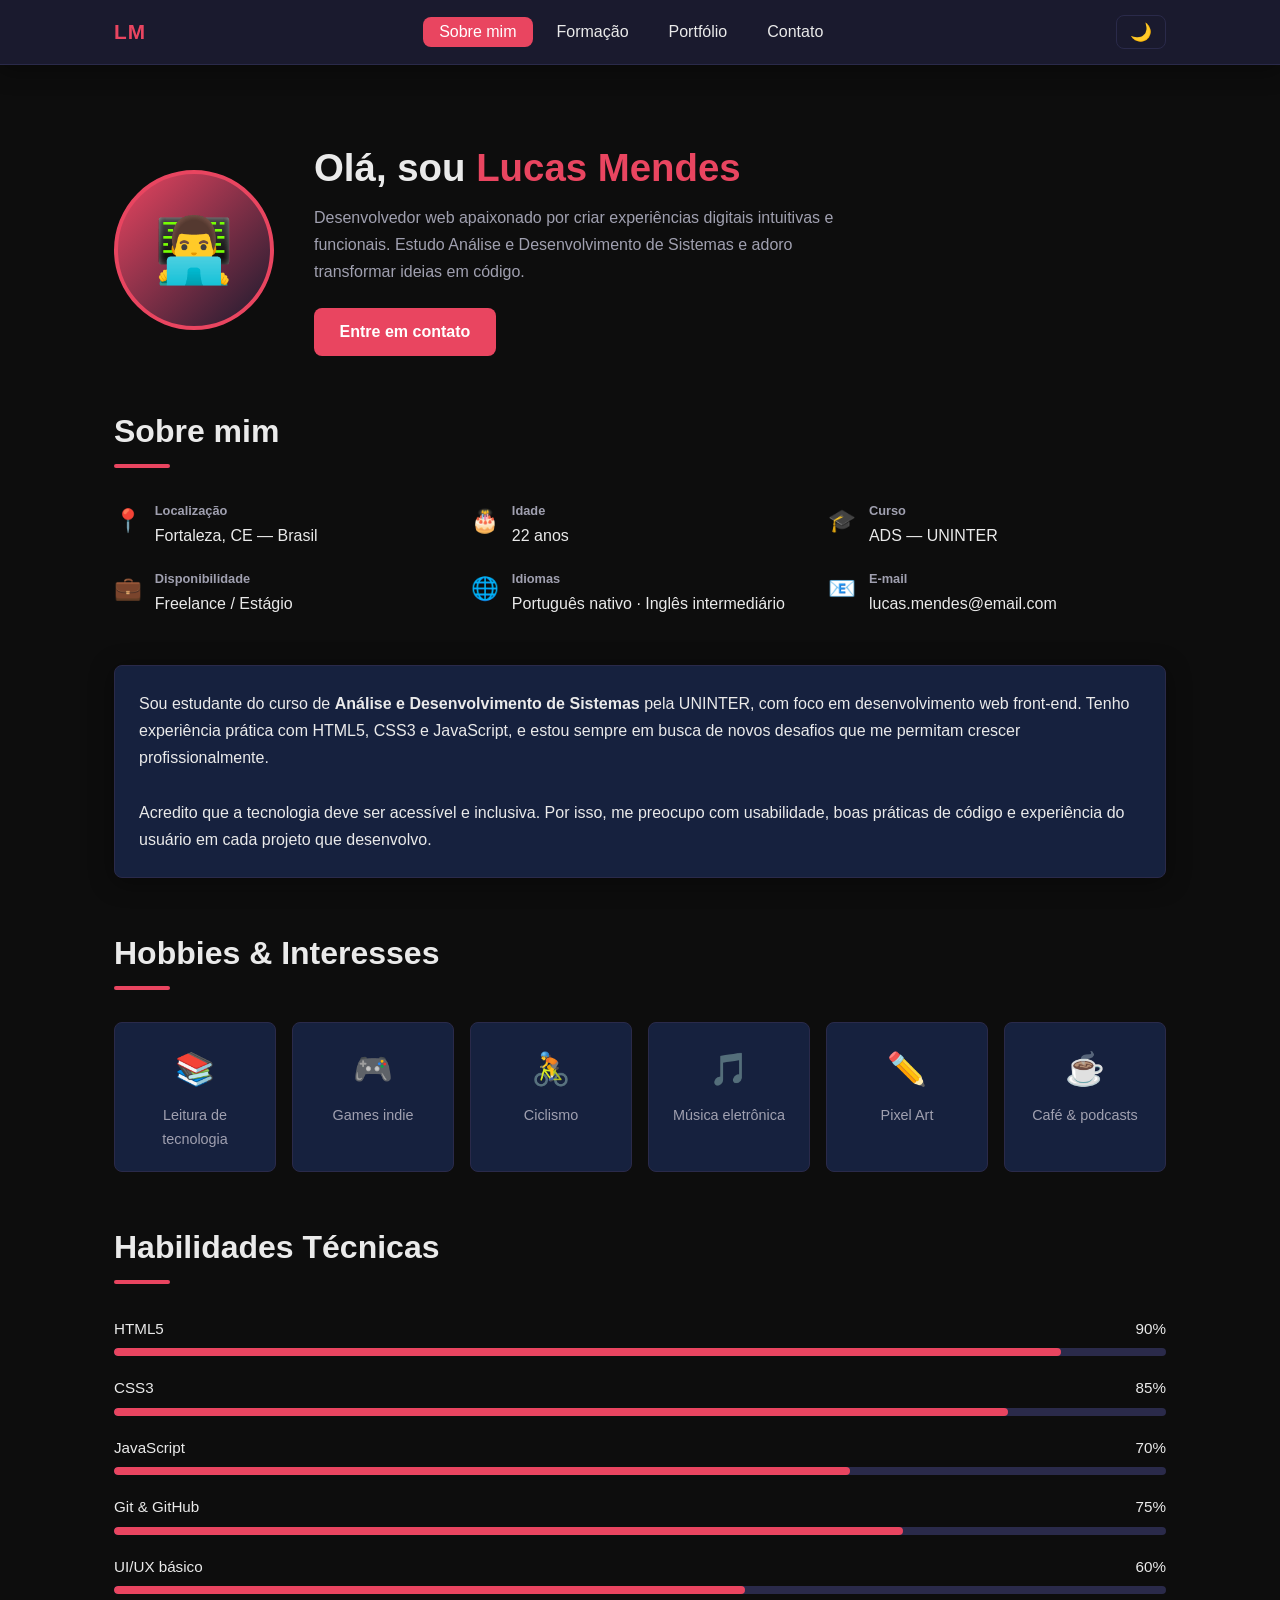
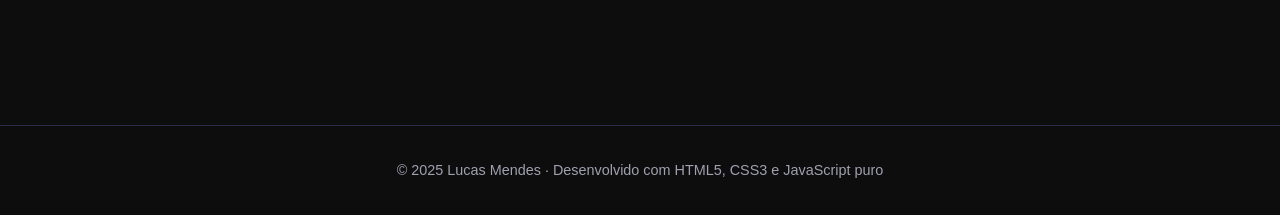
==== index.html @ 0ef0f7b7 "feat: adiciona portfólio completo - HTML, CSS e JavaScript" ====
<!DOCTYPE html>
<html lang="pt-BR">
<head>
  <meta charset="UTF-8" />
  <meta name="viewport" content="width=device-width, initial-scale=1.0" />
  <title>Lucas Mendes — Sobre Mim</title>
  <link rel="stylesheet" href="style.css" />

  <!-- Estilos específicos desta página -->
  <style>
    /* --- Hero / apresentação --- */
    .hero {
      display: flex;
      align-items: center;
      gap: 2.5rem;
      padding: 2rem 0 3rem;
      flex-wrap: wrap;
    }

    .hero-avatar {
      width: 160px; height: 160px;
      border-radius: 50%;
      border: 4px solid var(--accent);
      object-fit: cover;
      /* Placeholder colorido quando não há imagem real */
      background: linear-gradient(135deg, var(--accent), var(--bg-secondary));
      display: flex; align-items: center; justify-content: center;
      font-size: 4rem;
      flex-shrink: 0;
    }

    .hero-text h1 {
      font-size: 2.4rem;
      font-weight: 800;
      line-height: 1.2;
    }

    .hero-text h1 span { color: var(--accent); }

    .hero-text p {
      color: var(--text-muted);
      margin: 0.8rem 0 1.4rem;
      max-width: 520px;
    }

    /* --- Grid de informações --- */
    .info-grid {
      display: grid;
      grid-template-columns: repeat(auto-fit, minmax(260px, 1fr));
      gap: 1.2rem;
      margin-bottom: 3rem;
    }

    .info-item {
      display: flex;
      align-items: flex-start;
      gap: 0.8rem;
    }

    .info-icon {
      font-size: 1.4rem;
      margin-top: 2px;
      flex-shrink: 0;
    }

    .info-item strong { display: block; font-size: 0.8rem; color: var(--text-muted); }
    .info-item span   { font-weight: 500; }

    /* --- Hobbies --- */
    .hobbies-grid {
      display: grid;
      grid-template-columns: repeat(auto-fit, minmax(150px, 1fr));
      gap: 1rem;
      margin-top: 1rem;
    }

    .hobby-card {
      background: var(--bg-card);
      border: 1px solid var(--border);
      border-radius: var(--radius);
      padding: 1.2rem;
      text-align: center;
      transition: border-color var(--transition), transform var(--transition);
    }
    .hobby-card:hover {
      border-color: var(--accent);
      transform: translateY(-4px);
    }

    .hobby-card span { font-size: 2rem; display: block; margin-bottom: 0.4rem; }
    .hobby-card p    { font-size: 0.9rem; color: var(--text-muted); }

    /* --- Habilidades / barra de progresso --- */
    .skills { margin-top: 3rem; }

    .skill-item { margin-bottom: 1.2rem; }
    .skill-label {
      display: flex;
      justify-content: space-between;
      font-weight: 500;
      margin-bottom: 0.4rem;
      font-size: 0.95rem;
    }

    .skill-bar {
      height: 8px;
      background: var(--border);
      border-radius: 4px;
      overflow: hidden;
    }

    .skill-fill {
      height: 100%;
      background: var(--accent);
      border-radius: 4px;
      width: 0; /* começa em 0 — animado pelo JS */
      transition: width 1s ease;
    }

    @media (max-width: 600px) {
      .hero-text h1 { font-size: 1.8rem; }
    }
  </style>
</head>
<body>

  <!-- ========== CABEÇALHO / MENU ========== -->
  <header>
    <nav>
      <span class="nav-logo">LM</span>

      <!-- Links de navegação — o mesmo em todas as páginas -->
      <ul class="nav-links" id="nav-links">
        <li><a href="index.html" class="active">Sobre mim</a></li>
        <li><a href="formacao.html">Formação</a></li>
        <li><a href="portfolio.html">Portfólio</a></li>
        <li><a href="contato.html">Contato</a></li>
      </ul>

      <div style="display:flex; gap:0.6rem; align-items:center;">
        <!-- Botão de alternância de tema claro/escuro -->
        <button id="theme-toggle" title="Alternar tema">🌙</button>
        <!-- Botão hambúrguer para mobile -->
        <button id="menu-toggle" aria-label="Abrir menu">☰</button>
      </div>
    </nav>
  </header>

  <!-- ========== CONTEÚDO PRINCIPAL ========== -->
  <main>

    <!-- Seção Hero -->
    <section class="hero">
      <!-- Avatar com emoji como placeholder -->
      <div class="hero-avatar" role="img" aria-label="Foto de Lucas Mendes">👨‍💻</div>

      <div class="hero-text">
        <h1>Olá, sou <span>Lucas Mendes</span></h1>
        <p>
          Desenvolvedor web apaixonado por criar experiências digitais
          intuitivas e funcionais. Estudo Análise e Desenvolvimento de Sistemas
          e adoro transformar ideias em código.
        </p>
        <a href="contato.html" class="btn">Entre em contato</a>
      </div>
    </section>

    <!-- Informações pessoais -->
    <section>
      <h2 class="section-title">Sobre mim</h2>

      <div class="info-grid">
        <div class="info-item">
          <span class="info-icon">📍</span>
          <div>
            <strong>Localização</strong>
            <span>Fortaleza, CE — Brasil</span>
          </div>
        </div>
        <div class="info-item">
          <span class="info-icon">🎂</span>
          <div>
            <strong>Idade</strong>
            <span>22 anos</span>
          </div>
        </div>
        <div class="info-item">
          <span class="info-icon">🎓</span>
          <div>
            <strong>Curso</strong>
            <span>ADS — UNINTER</span>
          </div>
        </div>
        <div class="info-item">
          <span class="info-icon">💼</span>
          <div>
            <strong>Disponibilidade</strong>
            <span>Freelance / Estágio</span>
          </div>
        </div>
        <div class="info-item">
          <span class="info-icon">🌐</span>
          <div>
            <strong>Idiomas</strong>
            <span>Português nativo · Inglês intermediário</span>
          </div>
        </div>
        <div class="info-item">
          <span class="info-icon">📧</span>
          <div>
            <strong>E-mail</strong>
            <span>lucas.mendes@email.com</span>
          </div>
        </div>
      </div>

      <!-- Parágrafo de apresentação -->
      <div class="card">
        <p>
          Sou estudante do curso de <strong>Análise e Desenvolvimento de Sistemas</strong>
          pela UNINTER, com foco em desenvolvimento web front-end. Tenho experiência prática
          com HTML5, CSS3 e JavaScript, e estou sempre em busca de novos desafios que me
          permitam crescer profissionalmente.
        </p>
        <br>
        <p>
          Acredito que a tecnologia deve ser acessível e inclusiva. Por isso, me preocupo
          com usabilidade, boas práticas de código e experiência do usuário em cada projeto
          que desenvolvo.
        </p>
      </div>
    </section>

    <!-- Hobbies -->
    <section style="margin-top:3rem;">
      <h2 class="section-title">Hobbies & Interesses</h2>

      <div class="hobbies-grid">
        <div class="hobby-card">
          <span>📚</span>
          <p>Leitura de tecnologia</p>
        </div>
        <div class="hobby-card">
          <span>🎮</span>
          <p>Games indie</p>
        </div>
        <div class="hobby-card">
          <span>🚴</span>
          <p>Ciclismo</p>
        </div>
        <div class="hobby-card">
          <span>🎵</span>
          <p>Música eletrônica</p>
        </div>
        <div class="hobby-card">
          <span>✏️</span>
          <p>Pixel Art</p>
        </div>
        <div class="hobby-card">
          <span>☕</span>
          <p>Café & podcasts</p>
        </div>
      </div>
    </section>

    <!-- Habilidades técnicas com barra animada -->
    <section class="skills">
      <h2 class="section-title">Habilidades Técnicas</h2>

      <div class="skill-item">
        <div class="skill-label"><span>HTML5</span><span>90%</span></div>
        <div class="skill-bar"><div class="skill-fill" data-width="90"></div></div>
      </div>

      <div class="skill-item">
        <div class="skill-label"><span>CSS3</span><span>85%</span></div>
        <div class="skill-bar"><div class="skill-fill" data-width="85"></div></div>
      </div>

      <div class="skill-item">
        <div class="skill-label"><span>JavaScript</span><span>70%</span></div>
        <div class="skill-bar"><div class="skill-fill" data-width="70"></div></div>
      </div>

      <div class="skill-item">
        <div class="skill-label"><span>Git & GitHub</span><span>75%</span></div>
        <div class="skill-bar"><div class="skill-fill" data-width="75"></div></div>
      </div>

      <div class="skill-item">
        <div class="skill-label"><span>UI/UX básico</span><span>60%</span></div>
        <div class="skill-bar"><div class="skill-fill" data-width="60"></div></div>
      </div>
    </section>

  </main>

  <!-- ========== RODAPÉ ========== -->
  <footer>
    <p>© 2025 Lucas Mendes · Desenvolvido com HTML5, CSS3 e JavaScript puro</p>
  </footer>

  <!-- ========== SCRIPTS ========== -->
  <script src="main.js"></script>

  <script>
    /*
     * Animação das barras de habilidade:
     * Usa IntersectionObserver para acionar a animação
     * apenas quando a seção entra na viewport.
     */
    const fills = document.querySelectorAll('.skill-fill');

    const observer = new IntersectionObserver((entries) => {
      entries.forEach(entry => {
        if (entry.isIntersecting) {
          const el = entry.target;
          el.style.width = el.dataset.width + '%';
          observer.unobserve(el); // anima apenas uma vez
        }
      });
    }, { threshold: 0.3 });

    fills.forEach(f => observer.observe(f));
  </script>

</body>
</html>
---- style.css ----
/* =============================================
   PORTFÓLIO PESSOAL — LUCAS MENDES
   Arquivo: style.css
   Descrição: Estilos globais, variáveis de tema,
   layout, tipografia e responsividade.
   ============================================= */

/* ---------- VARIÁVEIS DE TEMA ---------- */
:root {
  --bg-primary:    #0d0d0d;
  --bg-secondary:  #1a1a2e;
  --bg-card:       #16213e;
  --accent:        #e94560;
  --accent-hover:  #c73652;
  --text-primary:  #eaeaea;
  --text-muted:    #a0a0b0;
  --border:        #2a2a4a;
  --success:       #4ade80;
  --error:         #f87171;
  --font-main:     'Segoe UI', Tahoma, Geneva, Verdana, sans-serif;
  --radius:        8px;
  --transition:    0.3s ease;
  --shadow:        0 4px 24px rgba(0,0,0,0.4);
}

/* Tema claro — ativado via JS adicionando .light-mode ao <body> */
body.light-mode {
  --bg-primary:   #f0f2f5;
  --bg-secondary: #ffffff;
  --bg-card:      #ffffff;
  --text-primary: #1a1a2e;
  --text-muted:   #555577;
  --border:       #dde1ec;
  --shadow:       0 4px 24px rgba(0,0,0,0.1);
}

/* ---------- RESET & BASE ---------- */
*, *::before, *::after {
  box-sizing: border-box;
  margin: 0;
  padding: 0;
}

html { scroll-behavior: smooth; }

body {
  background-color: var(--bg-primary);
  color: var(--text-primary);
  font-family: var(--font-main);
  font-size: 16px;
  line-height: 1.7;
  transition: background-color var(--transition), color var(--transition);
}

a {
  color: var(--accent);
  text-decoration: none;
  transition: color var(--transition);
}
a:hover { color: var(--accent-hover); }

img { max-width: 100%; display: block; }

ul { list-style: none; }

/* ---------- NAVEGAÇÃO ---------- */
header {
  position: sticky;
  top: 0;
  z-index: 100;
  background-color: var(--bg-secondary);
  border-bottom: 1px solid var(--border);
  box-shadow: var(--shadow);
}

nav {
  max-width: 1100px;
  margin: 0 auto;
  padding: 0 1.5rem;
  display: flex;
  align-items: center;
  justify-content: space-between;
  height: 64px;
}

/* Logo / nome no menu */
.nav-logo {
  font-size: 1.3rem;
  font-weight: 700;
  color: var(--accent);
  letter-spacing: 1px;
}

/* Links de navegação */
.nav-links {
  display: flex;
  gap: 0.5rem;
}

.nav-links a {
  color: var(--text-primary);
  padding: 0.4rem 1rem;
  border-radius: var(--radius);
  font-weight: 500;
  transition: background var(--transition), color var(--transition);
}

.nav-links a:hover,
.nav-links a.active {
  background-color: var(--accent);
  color: #fff;
}

/* Botão toggle de tema */
#theme-toggle {
  background: none;
  border: 1px solid var(--border);
  color: var(--text-primary);
  padding: 0.35rem 0.8rem;
  border-radius: var(--radius);
  cursor: pointer;
  font-size: 1.1rem;
  transition: border-color var(--transition), background var(--transition);
}
#theme-toggle:hover { border-color: var(--accent); }

/* Botão hambúrguer — visível só em mobile */
#menu-toggle {
  display: none;
  background: none;
  border: none;
  color: var(--text-primary);
  font-size: 1.6rem;
  cursor: pointer;
}

/* ---------- CONTEÚDO PRINCIPAL ---------- */
main {
  max-width: 1100px;
  margin: 0 auto;
  padding: 3rem 1.5rem;
}

/* Título de seção padrão */
.section-title {
  font-size: 2rem;
  font-weight: 700;
  margin-bottom: 2rem;
  position: relative;
  padding-bottom: 0.6rem;
}

.section-title::after {
  content: '';
  position: absolute;
  bottom: 0; left: 0;
  width: 56px; height: 4px;
  background: var(--accent);
  border-radius: 2px;
}

/* ---------- CARDS GENÉRICOS ---------- */
.card {
  background: var(--bg-card);
  border: 1px solid var(--border);
  border-radius: var(--radius);
  padding: 1.5rem;
  box-shadow: var(--shadow);
  transition: transform var(--transition), border-color var(--transition);
}
.card:hover {
  transform: translateY(-4px);
  border-color: var(--accent);
}

/* ---------- TAGS / BADGES ---------- */
.tag {
  display: inline-block;
  background: rgba(233,69,96,0.15);
  color: var(--accent);
  border: 1px solid rgba(233,69,96,0.3);
  padding: 0.2rem 0.7rem;
  border-radius: 20px;
  font-size: 0.8rem;
  font-weight: 600;
}

/* ---------- BOTÃO PADRÃO ---------- */
.btn {
  display: inline-block;
  background: var(--accent);
  color: #fff;
  padding: 0.65rem 1.6rem;
  border-radius: var(--radius);
  font-weight: 600;
  border: none;
  cursor: pointer;
  transition: background var(--transition), transform var(--transition);
}
.btn:hover {
  background: var(--accent-hover);
  transform: translateY(-2px);
  color: #fff;
}

/* ---------- RODAPÉ ---------- */
footer {
  text-align: center;
  padding: 2rem 1rem;
  color: var(--text-muted);
  font-size: 0.9rem;
  border-top: 1px solid var(--border);
  margin-top: 4rem;
}

/* ---------- RESPONSIVIDADE ---------- */
@media (max-width: 768px) {
  /* Esconde links no mobile, mostra hambúrguer */
  .nav-links {
    display: none;
    flex-direction: column;
    position: absolute;
    top: 64px; left: 0; right: 0;
    background: var(--bg-secondary);
    border-bottom: 1px solid var(--border);
    padding: 1rem 1.5rem;
    gap: 0.3rem;
  }

  /* Classe adicionada pelo JS para abrir o menu */
  .nav-links.open { display: flex; }

  #menu-toggle { display: block; }

  .section-title { font-size: 1.6rem; }
}
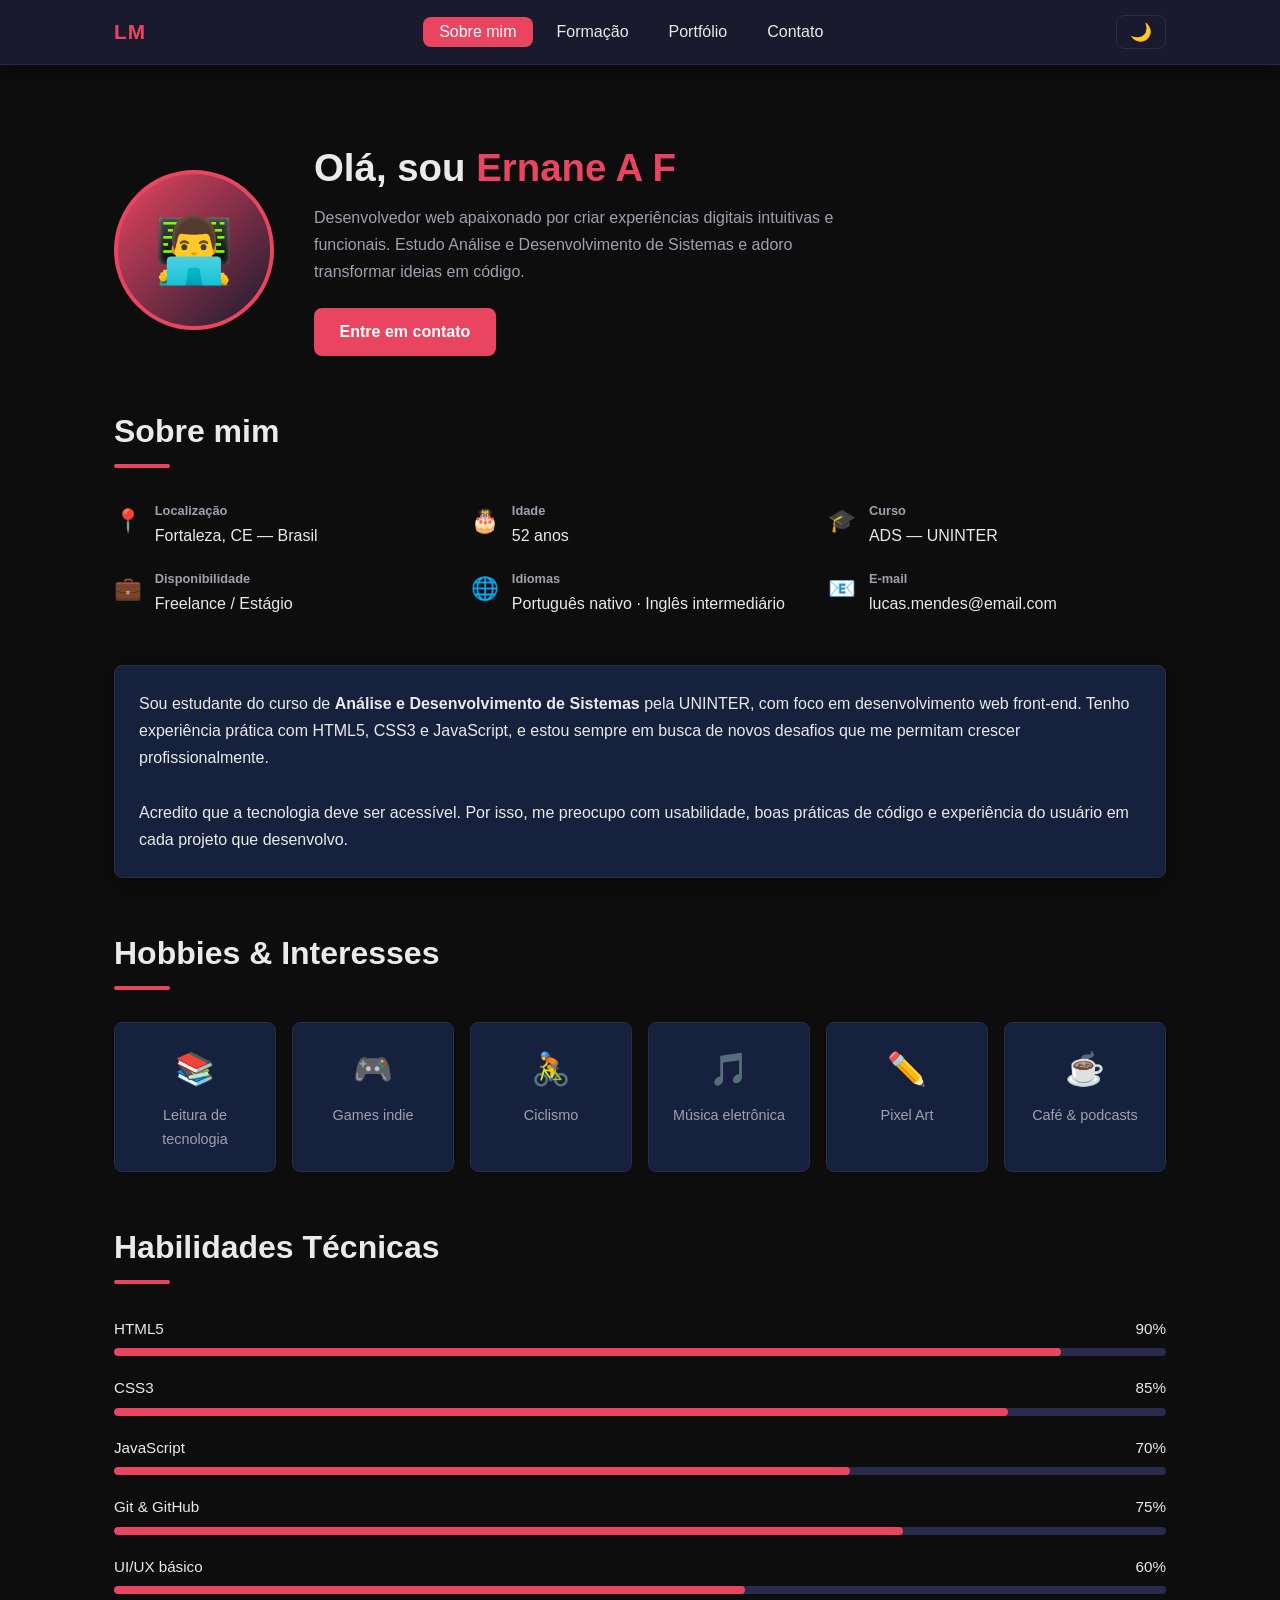
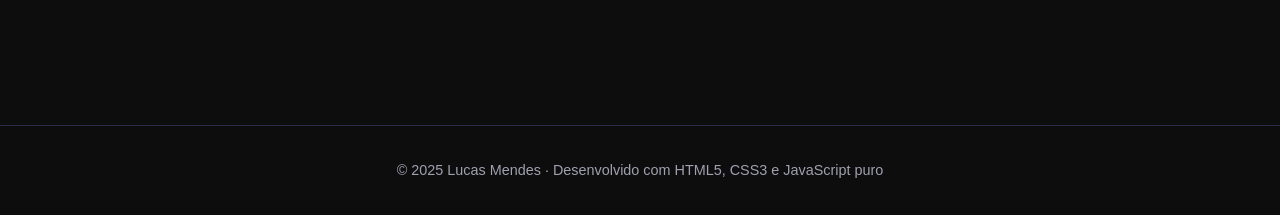
==== commit c39ef560: "fix: atualiza LinkedIn com perfil real" ====
--- a/index.html
+++ b/index.html
@@ -155,7 +155,7 @@
       <div class="hero-avatar" role="img" aria-label="Foto de Lucas Mendes">👨‍💻</div>
 
       <div class="hero-text">
-        <h1>Olá, sou <span>Lucas Mendes</span></h1>
+        <h1>Olá, sou <span>Ernane A F</span></h1>
         <p>
           Desenvolvedor web apaixonado por criar experiências digitais
           intuitivas e funcionais. Estudo Análise e Desenvolvimento de Sistemas
@@ -181,7 +181,7 @@
           <span class="info-icon">🎂</span>
           <div>
             <strong>Idade</strong>
-            <span>22 anos</span>
+            <span>52 anos</span>
           </div>
         </div>
         <div class="info-item">
@@ -224,7 +224,7 @@
         </p>
         <br>
         <p>
-          Acredito que a tecnologia deve ser acessível e inclusiva. Por isso, me preocupo
+          Acredito que a tecnologia deve ser acessível. Por isso, me preocupo
           com usabilidade, boas práticas de código e experiência do usuário em cada projeto
           que desenvolvo.
         </p>
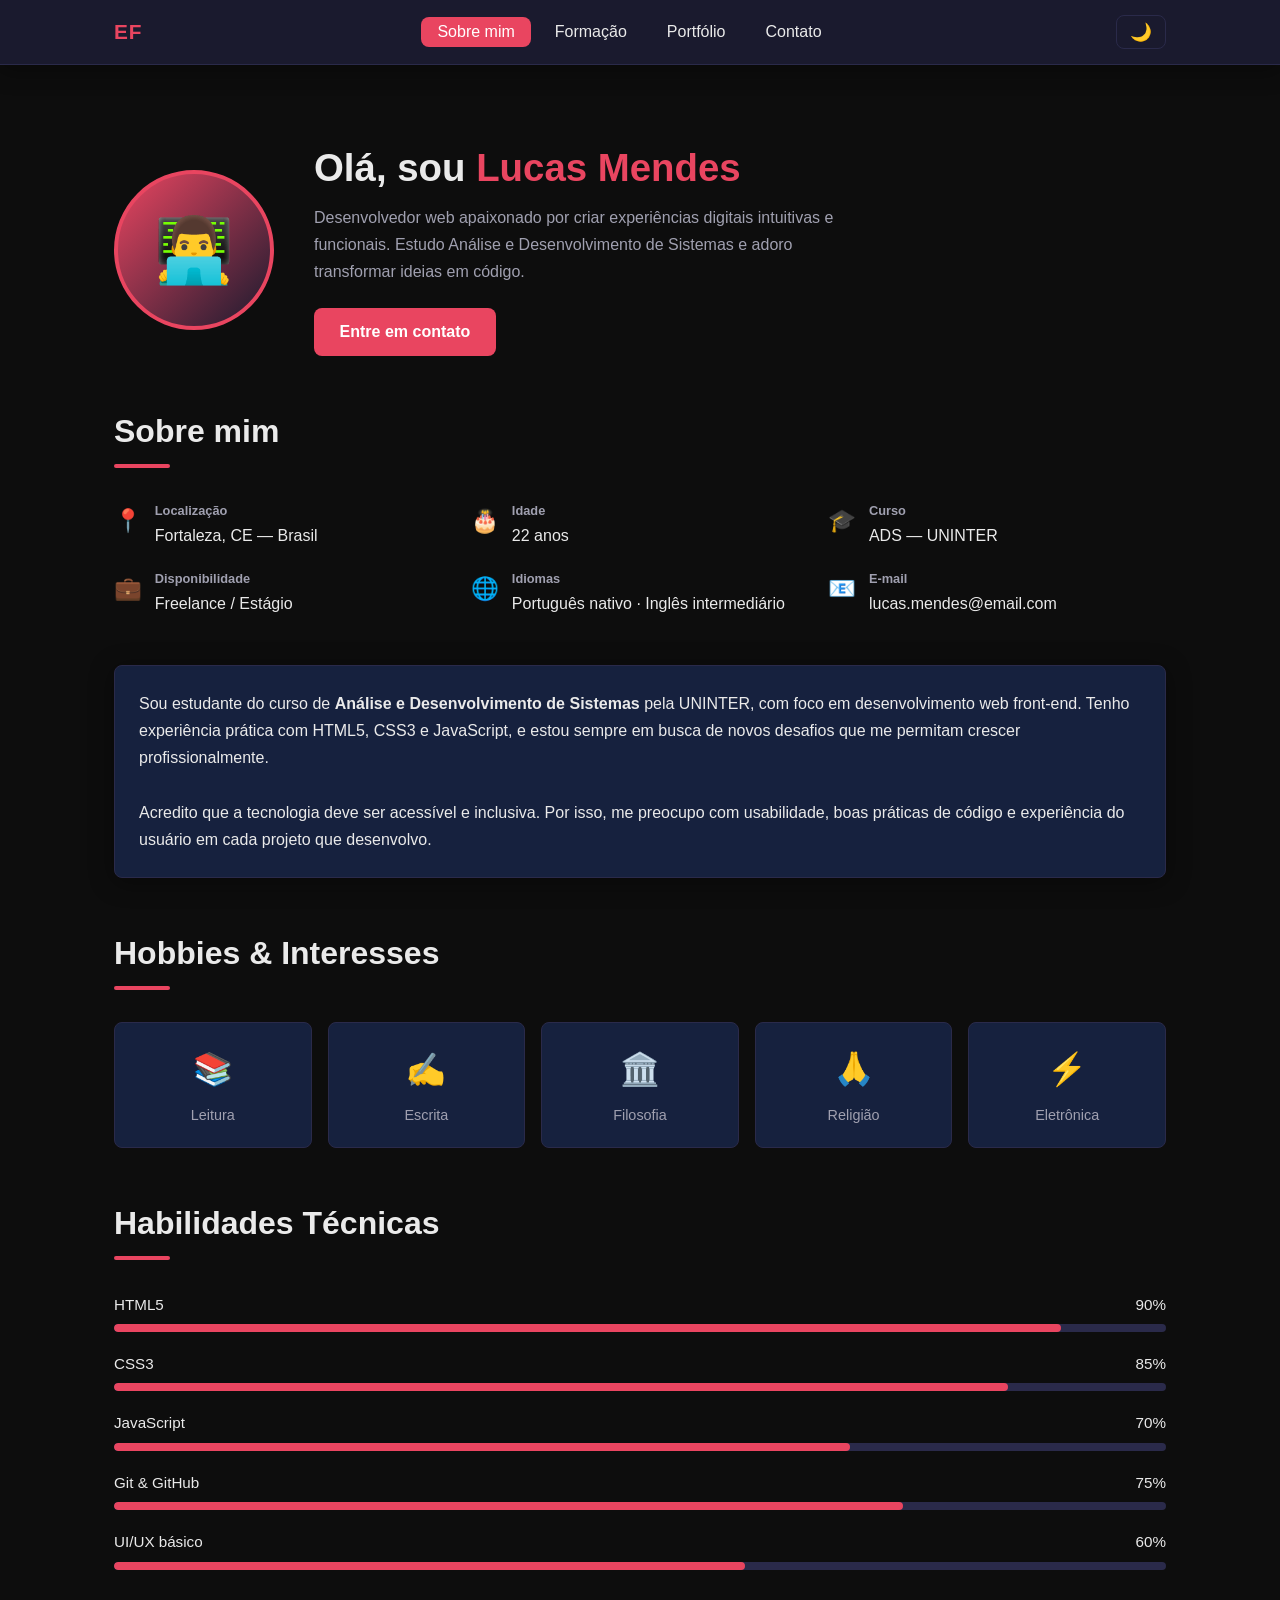
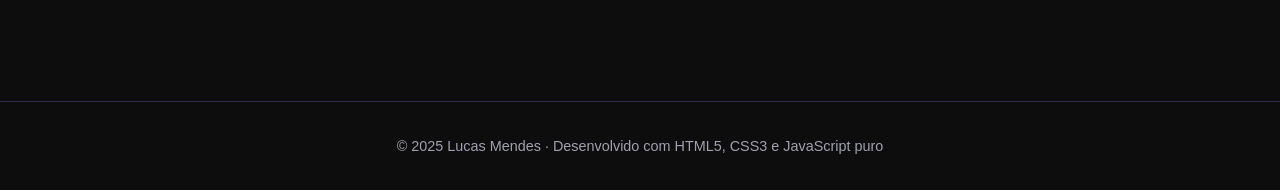
==== commit 15371005: "fix: atualiza hobbies com interesses reais" ====
--- a/index.html
+++ b/index.html
@@ -127,7 +127,7 @@
   <!-- ========== CABEÇALHO / MENU ========== -->
   <header>
     <nav>
-      <span class="nav-logo">LM</span>
+      <span class="nav-logo">EF</span>
 
       <!-- Links de navegação — o mesmo em todas as páginas -->
       <ul class="nav-links" id="nav-links">
@@ -155,7 +155,7 @@
       <div class="hero-avatar" role="img" aria-label="Foto de Lucas Mendes">👨‍💻</div>
 
       <div class="hero-text">
-        <h1>Olá, sou <span>Ernane A F</span></h1>
+        <h1>Olá, sou <span>Lucas Mendes</span></h1>
         <p>
           Desenvolvedor web apaixonado por criar experiências digitais
           intuitivas e funcionais. Estudo Análise e Desenvolvimento de Sistemas
@@ -181,7 +181,7 @@
           <span class="info-icon">🎂</span>
           <div>
             <strong>Idade</strong>
-            <span>52 anos</span>
+            <span>22 anos</span>
           </div>
         </div>
         <div class="info-item">
@@ -224,7 +224,7 @@
         </p>
         <br>
         <p>
-          Acredito que a tecnologia deve ser acessível. Por isso, me preocupo
+          Acredito que a tecnologia deve ser acessível e inclusiva. Por isso, me preocupo
           com usabilidade, boas práticas de código e experiência do usuário em cada projeto
           que desenvolvo.
         </p>
@@ -238,27 +238,23 @@
       <div class="hobbies-grid">
         <div class="hobby-card">
           <span>📚</span>
-          <p>Leitura de tecnologia</p>
-        </div>
-        <div class="hobby-card">
-          <span>🎮</span>
-          <p>Games indie</p>
-        </div>
-        <div class="hobby-card">
-          <span>🚴</span>
-          <p>Ciclismo</p>
-        </div>
-        <div class="hobby-card">
-          <span>🎵</span>
-          <p>Música eletrônica</p>
-        </div>
-        <div class="hobby-card">
-          <span>✏️</span>
-          <p>Pixel Art</p>
-        </div>
-        <div class="hobby-card">
-          <span>☕</span>
-          <p>Café & podcasts</p>
+          <p>Leitura</p>
+        </div>
+        <div class="hobby-card">
+          <span>✍️</span>
+          <p>Escrita</p>
+        </div>
+        <div class="hobby-card">
+          <span>🏛️</span>
+          <p>Filosofia</p>
+        </div>
+        <div class="hobby-card">
+          <span>🙏</span>
+          <p>Religião</p>
+        </div>
+        <div class="hobby-card">
+          <span>⚡</span>
+          <p>Eletrônica</p>
         </div>
       </div>
     </section>
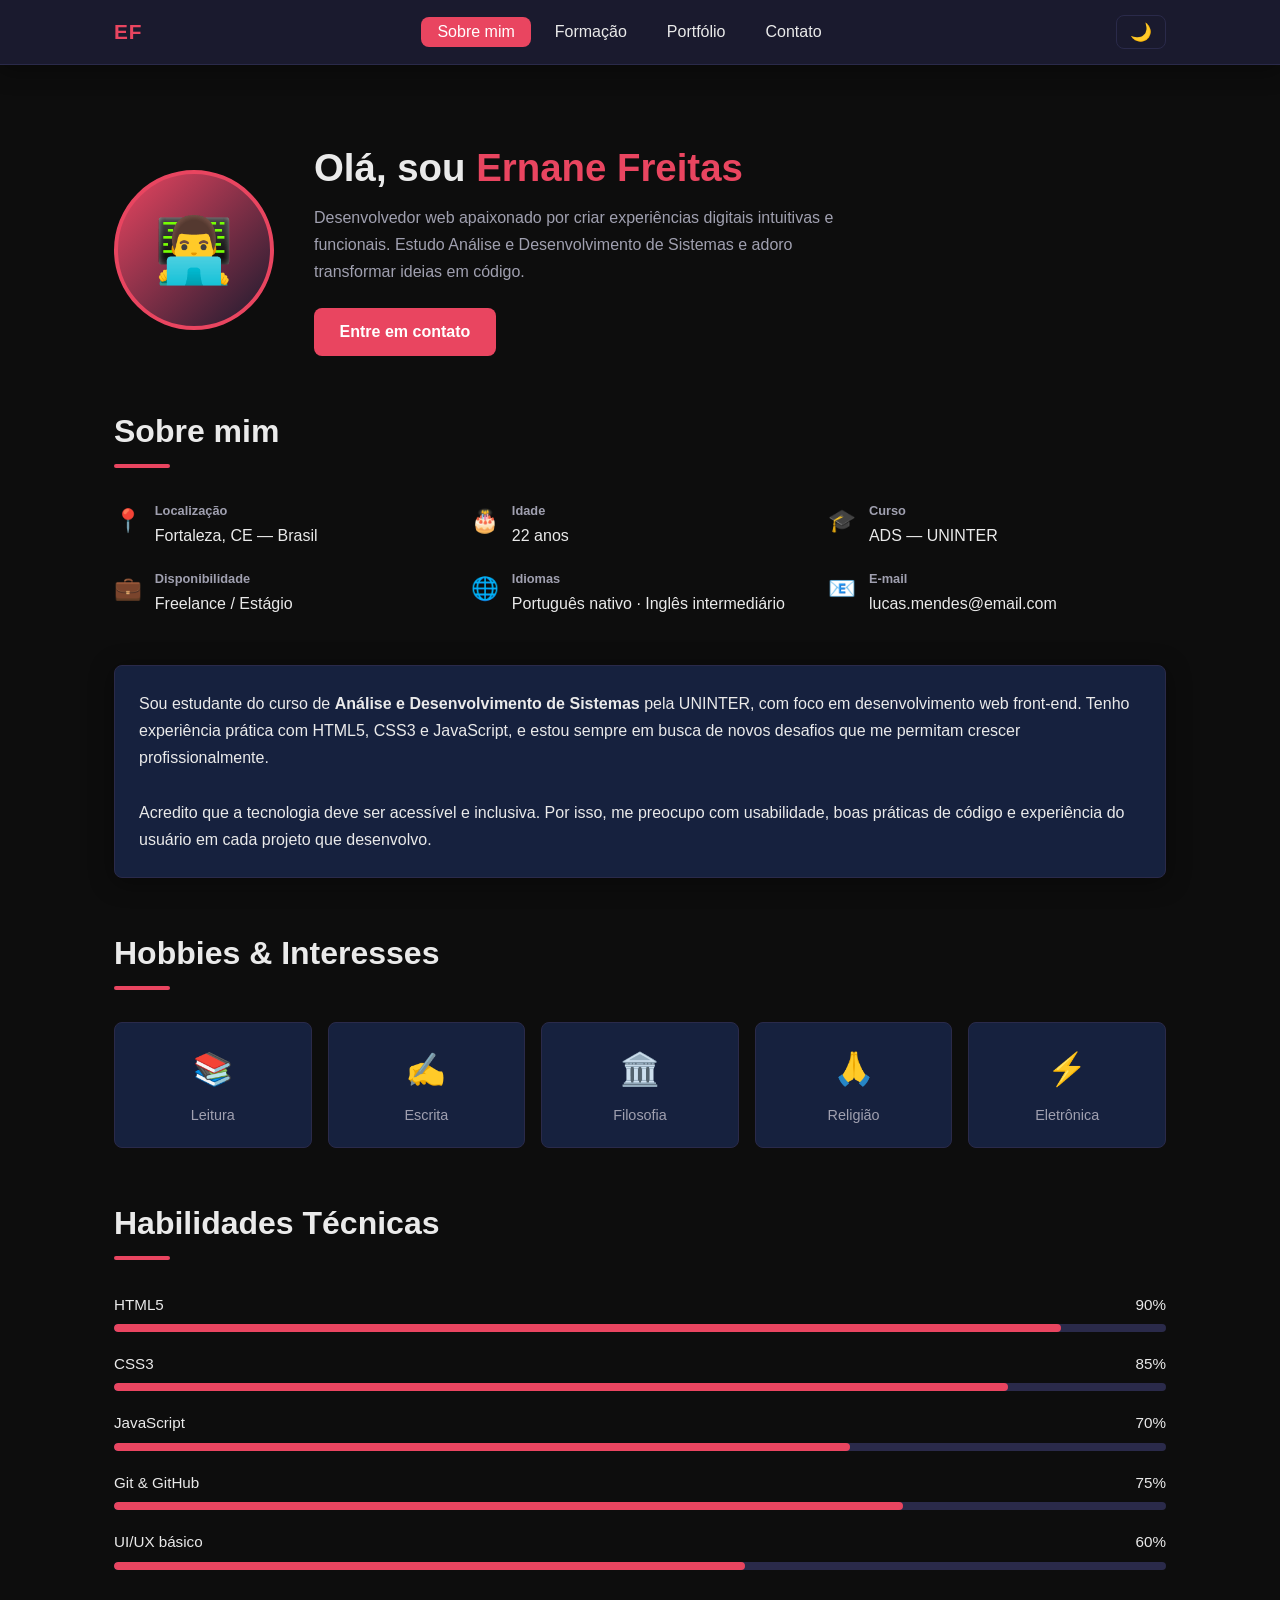
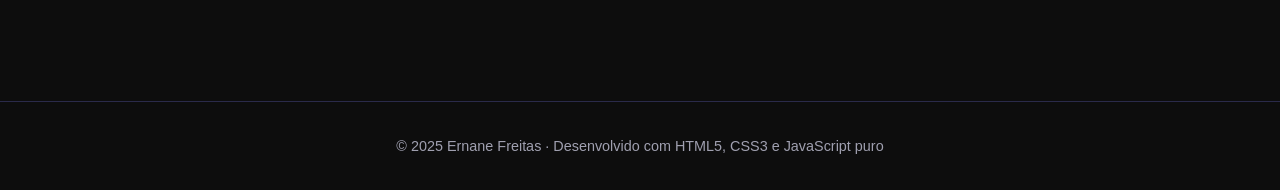
==== commit 36c3fd31: "fix: substitui Lucas Mendes por Ernane Freitas no sobre mim" ====
--- a/index.html
+++ b/index.html
@@ -3,7 +3,7 @@
 <head>
   <meta charset="UTF-8" />
   <meta name="viewport" content="width=device-width, initial-scale=1.0" />
-  <title>Lucas Mendes — Sobre Mim</title>
+  <title>Ernane Freitas — Sobre Mim</title>
   <link rel="stylesheet" href="style.css" />
 
   <!-- Estilos específicos desta página -->
@@ -155,7 +155,7 @@
       <div class="hero-avatar" role="img" aria-label="Foto de Lucas Mendes">👨‍💻</div>
 
       <div class="hero-text">
-        <h1>Olá, sou <span>Lucas Mendes</span></h1>
+        <h1>Olá, sou <span>Ernane Freitas</span></h1>
         <p>
           Desenvolvedor web apaixonado por criar experiências digitais
           intuitivas e funcionais. Estudo Análise e Desenvolvimento de Sistemas
@@ -293,7 +293,7 @@
 
   <!-- ========== RODAPÉ ========== -->
   <footer>
-    <p>© 2025 Lucas Mendes · Desenvolvido com HTML5, CSS3 e JavaScript puro</p>
+    <p>© 2025 Ernane Freitas · Desenvolvido com HTML5, CSS3 e JavaScript puro</p>
   </footer>
 
   <!-- ========== SCRIPTS ========== -->
@@ -321,4 +321,4 @@
   </script>
 
 </body>
-</html>+</html>
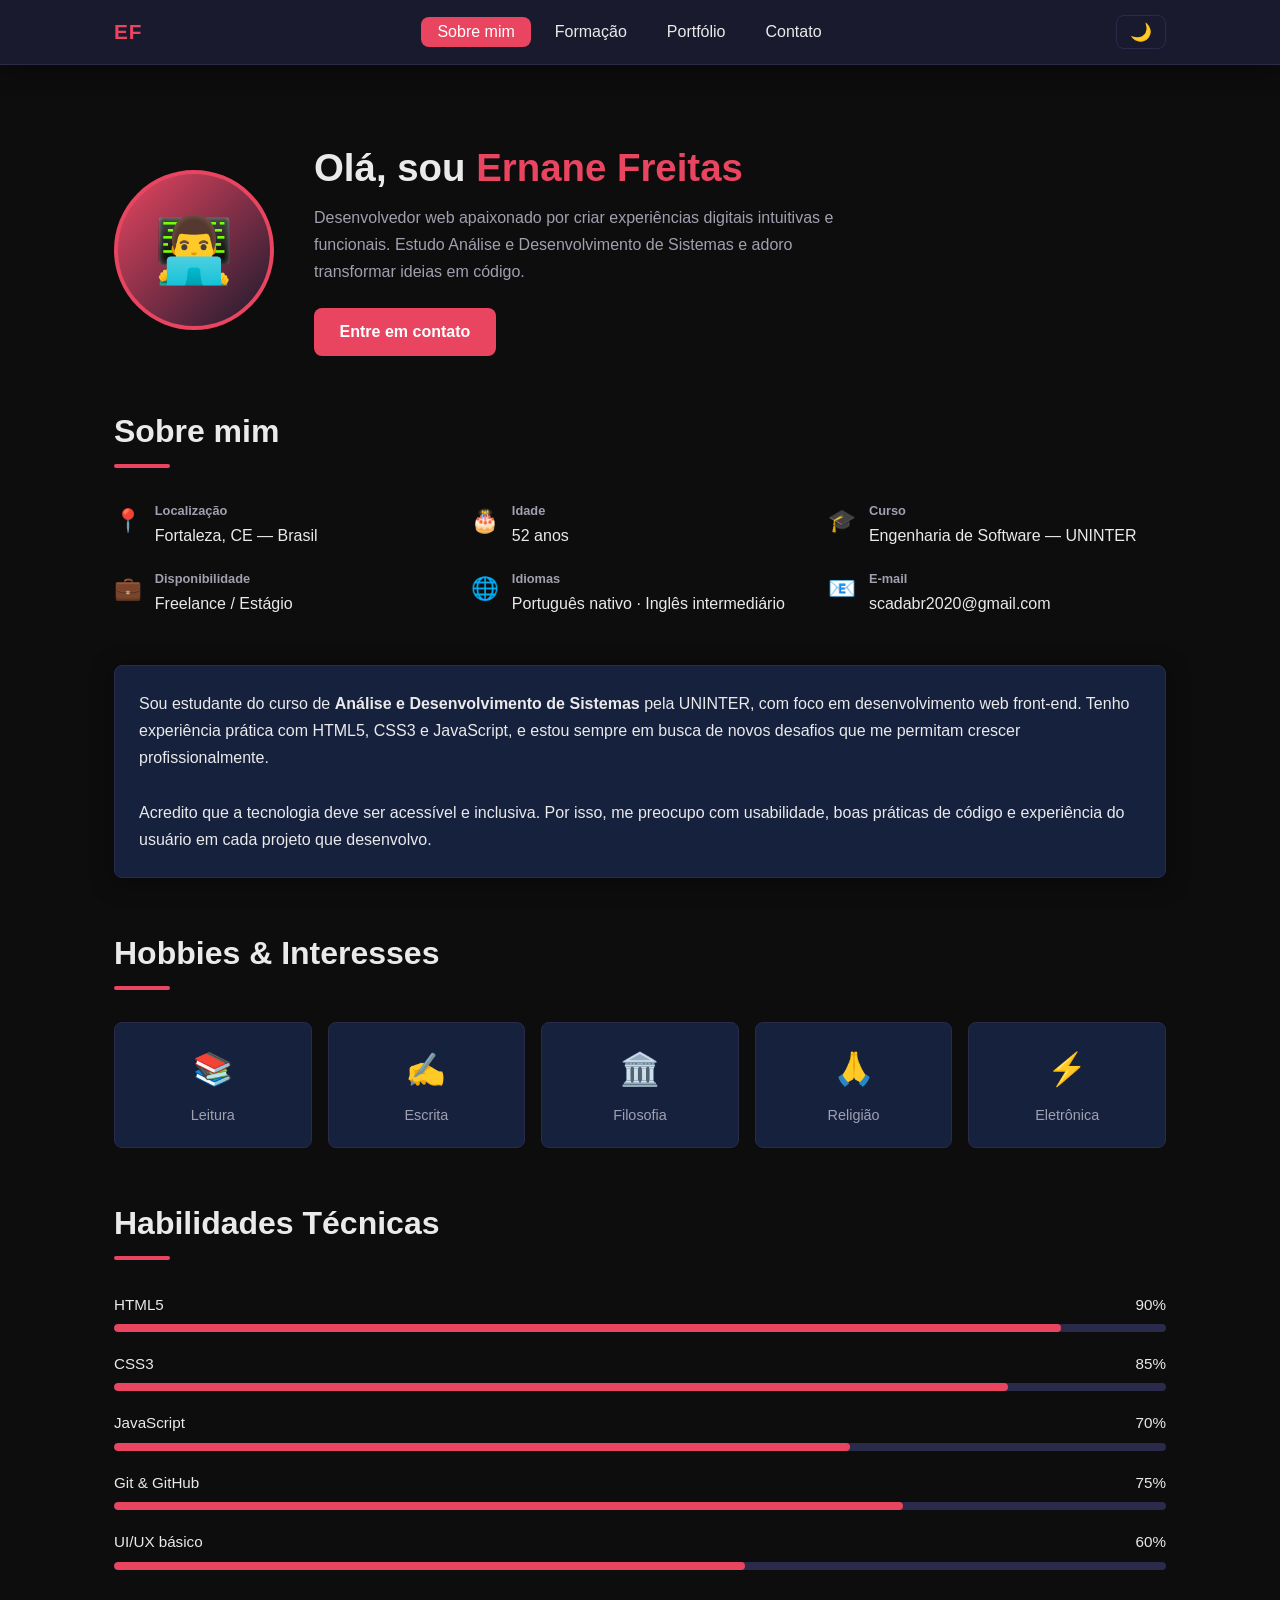
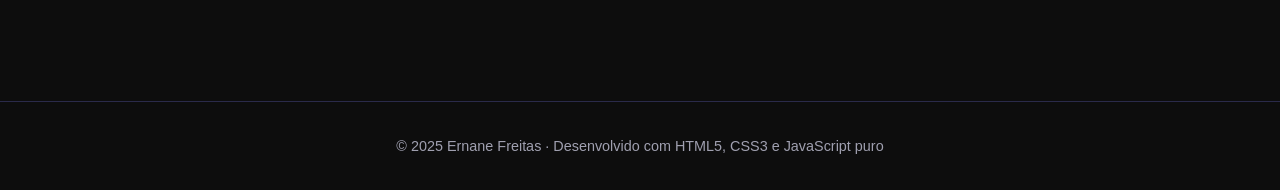
==== commit 7293e650: "fix: atualiza idade, email e curso no sobre mim" ====
--- a/index.html
+++ b/index.html
@@ -181,14 +181,14 @@
           <span class="info-icon">🎂</span>
           <div>
             <strong>Idade</strong>
-            <span>22 anos</span>
+            <span>52 anos</span>
           </div>
         </div>
         <div class="info-item">
           <span class="info-icon">🎓</span>
           <div>
             <strong>Curso</strong>
-            <span>ADS — UNINTER</span>
+            <span>Engenharia de Software — UNINTER</span>
           </div>
         </div>
         <div class="info-item">
@@ -209,7 +209,7 @@
           <span class="info-icon">📧</span>
           <div>
             <strong>E-mail</strong>
-            <span>lucas.mendes@email.com</span>
+            <span>scadabr2020@gmail.com</span>
           </div>
         </div>
       </div>
@@ -321,4 +321,4 @@
   </script>
 
 </body>
-</html>
+</html>
